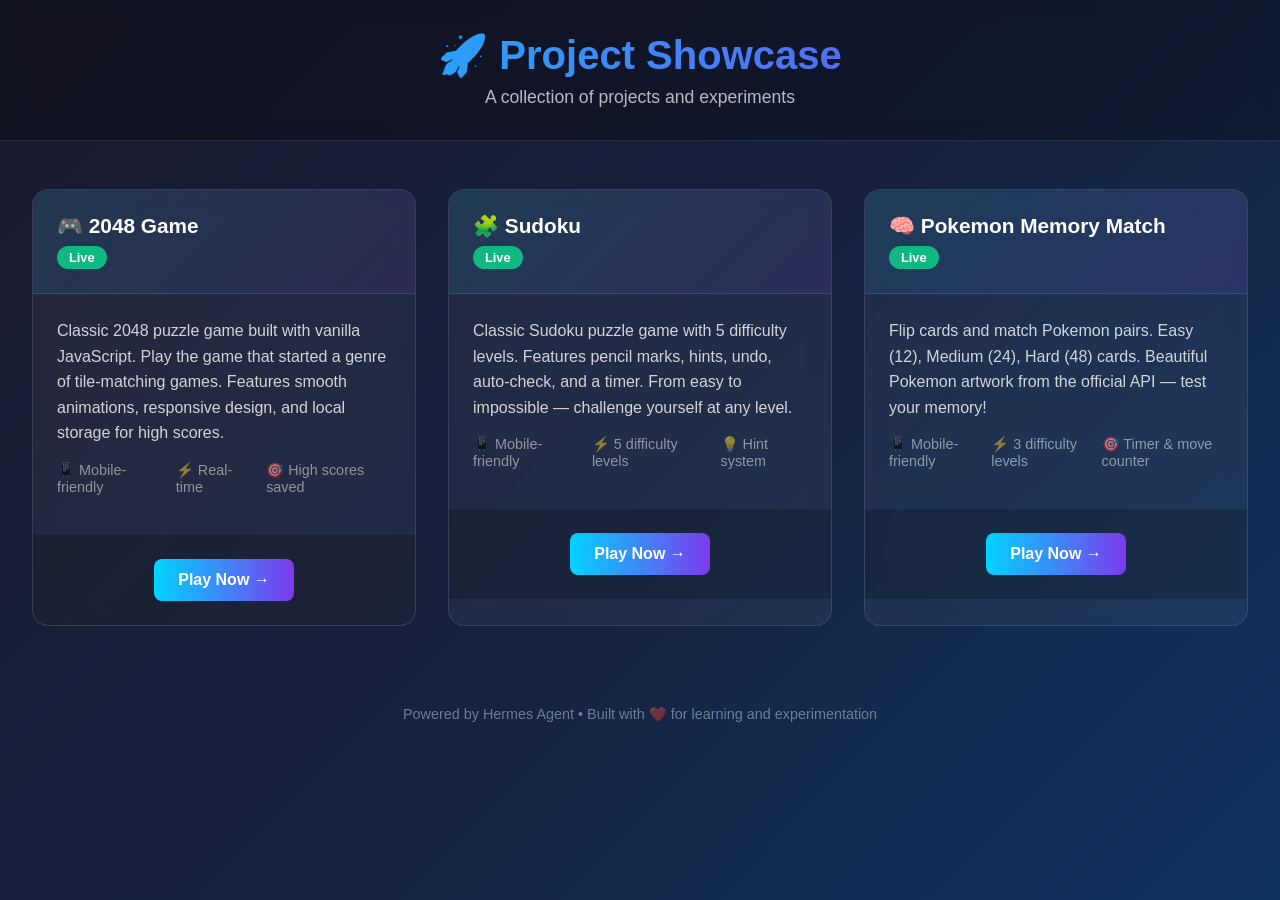
==== index.html @ e160dd1f "fix: add root index.html for GitHub Pages redirect" ====
<!DOCTYPE html>
<html>
<head>
<meta http-equiv="refresh" content="0;url=html/index.html">
<title>Redirecting...</title>
</head>
<body>
<p>Redirecting to <a href="html/index.html">dashboard</a>...</p>
</body>
</html>
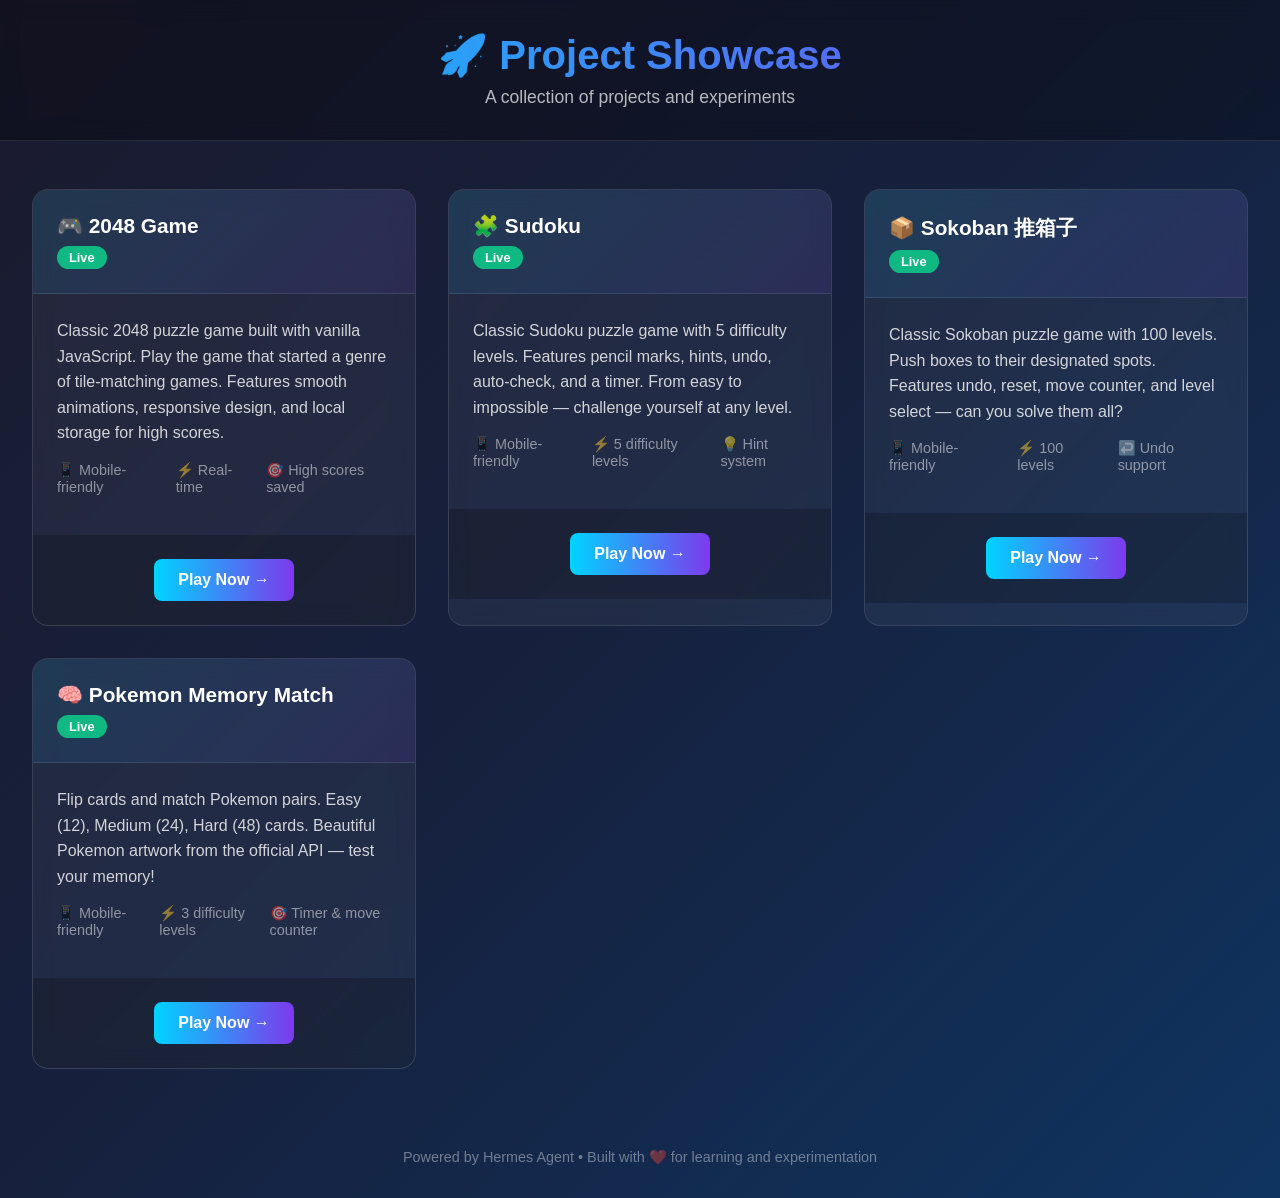
==== commit aea61e2d: "Add Sokoban 推箱子 with 100 levels, update dashboard" ====
--- a/index.html
+++ b/index.html
@@ -1,10 +1,231 @@
 <!DOCTYPE html>
-<html>
+<html lang="en">
 <head>
-<meta http-equiv="refresh" content="0;url=html/index.html">
-<title>Redirecting...</title>
+    <meta charset="UTF-8">
+    <meta name="viewport" content="width=device-width, initial-scale=1.0">
+    <title>Project Showcase</title>
+    <style>
+        * { margin: 0; padding: 0; box-sizing: border-box; }
+        body {
+            font-family: -apple-system, BlinkMacSystemFont, 'Segoe UI', Roboto, Oxygen, Ubuntu, sans-serif;
+            background: linear-gradient(135deg, #1a1a2e 0%, #16213e 50%, #0f3460 100%);
+            min-height: 100vh;
+            color: #fff;
+        }
+        .header {
+            background: rgba(0,0,0,0.3);
+            padding: 2rem;
+            text-align: center;
+            backdrop-filter: blur(10px);
+            border-bottom: 1px solid rgba(255,255,255,0.1);
+        }
+        .header h1 {
+            font-size: 2.5rem;
+            margin-bottom: 0.5rem;
+            background: linear-gradient(90deg, #00d4ff, #7c3aed);
+            -webkit-background-clip: text;
+            -webkit-text-fill-color: transparent;
+            background-clip: text;
+        }
+        .header p {
+            color: rgba(255,255,255,0.7);
+            font-size: 1.1rem;
+        }
+        .container {
+            max-width: 1400px;
+            margin: 0 auto;
+            padding: 2rem;
+        }
+        .projects-grid {
+            display: grid;
+            grid-template-columns: repeat(auto-fill, minmax(350px, 1fr));
+            gap: 2rem;
+            padding: 1rem 0;
+        }
+        .project-card {
+            background: rgba(255,255,255,0.05);
+            border-radius: 16px;
+            overflow: hidden;
+            transition: transform 0.3s ease, box-shadow 0.3s ease;
+            backdrop-filter: blur(10px);
+            border: 1px solid rgba(255,255,255,0.1);
+        }
+        .project-card:hover {
+            transform: translateY(-5px);
+            box-shadow: 0 20px 40px rgba(0,0,0,0.3);
+        }
+        .card-header {
+            padding: 1.5rem;
+            background: linear-gradient(135deg, rgba(0,212,255,0.1), rgba(124,58,237,0.1));
+            border-bottom: 1px solid rgba(255,255,255,0.1);
+        }
+        .card-header h3 {
+            font-size: 1.3rem;
+            margin-bottom: 0.5rem;
+            color: #fff;
+        }
+        .status-badge {
+            display: inline-block;
+            padding: 0.25rem 0.75rem;
+            border-radius: 20px;
+            font-size: 0.8rem;
+            font-weight: 600;
+            background: #10b981;
+            color: #fff;
+        }
+        .status-badge.offline {
+            background: #6b7280;
+        }
+        .card-body {
+            padding: 1.5rem;
+        }
+        .description {
+            color: rgba(255,255,255,0.8);
+            line-height: 1.6;
+            margin-bottom: 1rem;
+        }
+        .meta {
+            display: flex;
+            gap: 1rem;
+            font-size: 0.9rem;
+            color: rgba(255,255,255,0.5);
+            margin-bottom: 1rem;
+        }
+        .meta span {
+            display: flex;
+            align-items: center;
+            gap: 0.3rem;
+        }
+        .card-footer {
+            padding: 1.5rem;
+            background: rgba(0,0,0,0.2);
+            text-align: center;
+        }
+        .btn {
+            display: inline-block;
+            padding: 0.75rem 1.5rem;
+            background: linear-gradient(90deg, #00d4ff, #7c3aed);
+            color: #fff;
+            text-decoration: none;
+            border-radius: 8px;
+            font-weight: 600;
+            transition: opacity 0.3s ease;
+        }
+        .btn:hover {
+            opacity: 0.9;
+        }
+        .footer {
+            text-align: center;
+            padding: 2rem;
+            color: rgba(255,255,255,0.4);
+            font-size: 0.9rem;
+        }
+    </style>
 </head>
 <body>
-<p>Redirecting to <a href="html/index.html">dashboard</a>...</p>
+    <header class="header">
+        <h1>🚀 Project Showcase</h1>
+        <p>A collection of projects and experiments</p>
+    </header>
+
+    <div class="container">
+        <div class="projects-grid">
+            <!-- 2048 Game -->
+            <div class="project-card" data-url="2048/">
+                <div class="card-header">
+                    <h3>🎮 2048 Game</h3>
+                    <span class="status-badge">Live</span>
+                </div>
+                <div class="card-body">
+                    <p class="description">
+                        Classic 2048 puzzle game built with vanilla JavaScript. 
+                        Play the game that started a genre of tile-matching games.
+                        Features smooth animations, responsive design, and local storage for high scores.
+                    </p>
+                    <div class="meta">
+                        <span>📱 Mobile-friendly</span>
+                        <span>⚡ Real-time</span>
+                        <span>🎯 High scores saved</span>
+                    </div>
+                </div>
+                <div class="card-footer">
+                    <a href="2048/" class="btn">Play Now →</a>
+                </div>
+            </div>
+
+            <!-- Sudoku Game -->
+            <div class="project-card" data-url="sudoku/">
+                <div class="card-header">
+                    <h3>🧩 Sudoku</h3>
+                    <span class="status-badge">Live</span>
+                </div>
+                <div class="card-body">
+                    <p class="description">
+                        Classic Sudoku puzzle game with 5 difficulty levels. 
+                        Features pencil marks, hints, undo, auto-check, and a timer.
+                        From easy to impossible — challenge yourself at any level.
+                    </p>
+                    <div class="meta">
+                        <span>📱 Mobile-friendly</span>
+                        <span>⚡ 5 difficulty levels</span>
+                        <span>💡 Hint system</span>
+                    </div>
+                </div>
+                <div class="card-footer">
+                    <a href="sudoku/" class="btn">Play Now →</a>
+                </div>
+            </div>
+
+            <!-- Sokoban Game -->
+            <div class="project-card" data-url="sokoban/">
+                <div class="card-header">
+                    <h3>📦 Sokoban 推箱子</h3>
+                    <span class="status-badge">Live</span>
+                </div>
+                <div class="card-body">
+                    <p class="description">
+                        Classic Sokoban puzzle game with 100 levels. Push boxes to their designated spots.
+                        Features undo, reset, move counter, and level select — can you solve them all?
+                    </p>
+                    <div class="meta">
+                        <span>📱 Mobile-friendly</span>
+                        <span>⚡ 100 levels</span>
+                        <span>↩️ Undo support</span>
+                    </div>
+                </div>
+                <div class="card-footer">
+                    <a href="sokoban/" class="btn">Play Now →</a>
+                </div>
+            </div>
+
+            <!-- Pokemon Memory Match -->
+            <div class="project-card" data-url="lianliankan/">
+                <div class="card-header">
+                    <h3>🧠 Pokemon Memory Match</h3>
+                    <span class="status-badge">Live</span>
+                </div>
+                <div class="card-body">
+                    <p class="description">
+                        Flip cards and match Pokemon pairs. Easy (12), Medium (24), Hard (48) cards.
+                        Beautiful Pokemon artwork from the official API — test your memory!
+                    </p>
+                    <div class="meta">
+                        <span>📱 Mobile-friendly</span>
+                        <span>⚡ 3 difficulty levels</span>
+                        <span>🎯 Timer &amp; move counter</span>
+                    </div>
+                </div>
+                <div class="card-footer">
+                    <a href="lianliankan/" class="btn">Play Now →</a>
+                </div>
+            </div>
+
+            <!-- Add more projects here -->
+        </div>
+    </div>
+
+    <footer class="footer">
+        <p>Powered by Hermes Agent • Built with ❤️ for learning and experimentation</p>
+    </footer>
 </body>
-</html>
+</html>
